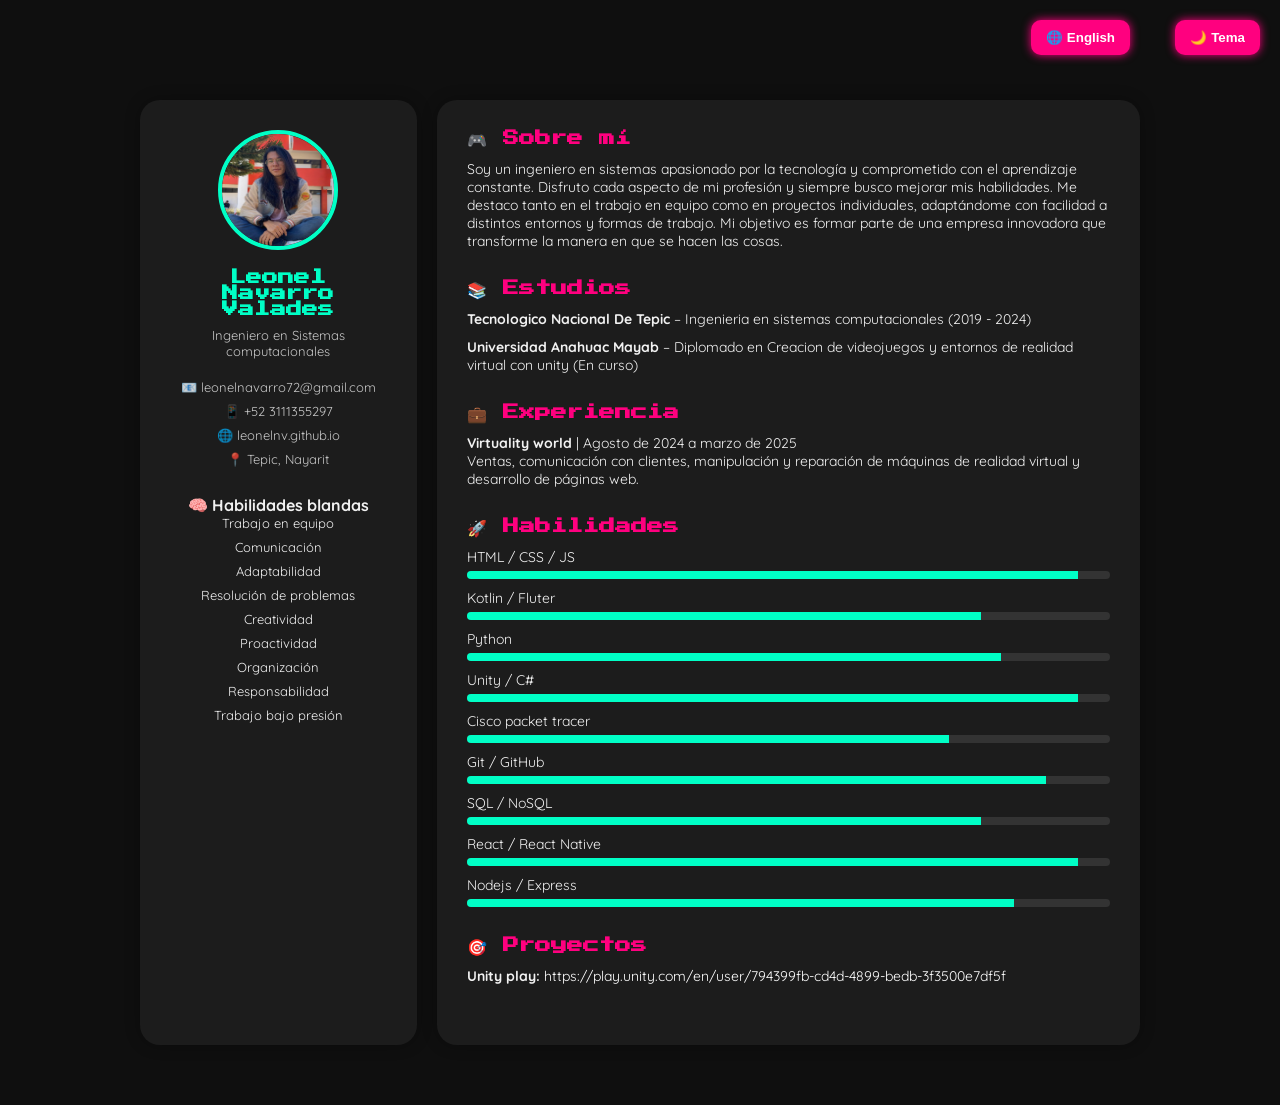
==== index.htm @ fc0a6e1b "Rename Index.htm to index.htm" ====
<!DOCTYPE html>
<html lang="es">
<head>
  <meta charset="UTF-8" />
  <meta name="viewport" content="width=device-width, initial-scale=1.0" />
  <title>Resume Leonel</title>
  <link href="https://fonts.googleapis.com/css2?family=Press+Start+2P&family=Quicksand:wght@400;600&display=swap" rel="stylesheet" />
  <link rel="stylesheet" href="Styles.css" />
  <script src="Scripts.js"></script>
</head>
<body>

  <button class="toggle-lang" onclick="toggleLang()">🌐 English</button>
  <button class="toggle-theme" onclick="toggleTheme()">🌙 Tema</button>

  <div class="container">
    <!-- Perfil lateral -->
    <div class="profile">
      <img src="rsc/foto2.jpg" alt="Foto de perfil">
      <h2>Leonel Navarro Valades</h2>
      <p id="role">Ingeniero en Sistemas computacionales</p>

      <div class="contact">
        <p>📧 leonelnavarro72@gmail.com</p>
        <p>📱 +52 3111355297</p>
        <p>🌐 leonelnv.github.io</p>
        <p>📍 Tepic, Nayarit</p>
      </div>

      <div class="soft-skills">
        <br>
        <h4>🧠 Habilidades blandas</h4>
        <ul>
          <li>Trabajo en equipo</li>
          <li>Comunicación</li>
          <li>Adaptabilidad</li>
          <li>Resolución de problemas</li>
          <li>Creatividad</li>
          <li>Proactividad</li>
          <li>Organización</li>
          <li>Responsabilidad</li>
          <li>Trabajo bajo presión</li>
        </ul>
      </div>
    </div>

    <!-- Secciones -->
    <div class="main">
      <div class="section">
        <h3 id="about-title">🎮 Sobre mí</h3>
        <p id="about-text">Soy un ingeniero en sistemas apasionado por la tecnología y comprometido con el aprendizaje constante. Disfruto cada aspecto de mi profesión y siempre busco mejorar mis habilidades.
          Me destaco tanto en el trabajo en equipo como en proyectos individuales, adaptándome con facilidad a distintos entornos y formas de trabajo.
          Mi objetivo es formar parte de una empresa innovadora que transforme la manera en que se hacen las cosas.</p>
      </div>

      <div class="section">
        <h3 id="studies-title">📚 Estudios</h3>
        <ul>
          <li id="study-1"><strong>Tecnologico Nacional De Tepic</strong> – Ingenieria en sistemas computacionales (2019 - 2024)</li>
          <li id="study-2"><strong>Universidad Anahuac Mayab</strong> – Diplomado en Creacion de videojuegos y entornos de realidad virtual con unity (En curso)</li>
        </ul>
      </div>

      <div class="section">
        <h3 id="exp-title">💼 Experiencia</h3>
        <ul>
          <li id="exp-1"><strong>Virtuality world</strong> | Agosto de 2024 a marzo de 2025<br/>Ventas, comunicación con clientes, manipulación y reparación de máquinas de realidad virtual y desarrollo de páginas web.</li>
        </ul>
      </div>

      <div class="section">
        <h3 id="skills-title">🚀 Habilidades</h3>
        <ul>
          
          <li>HTML / CSS / JS
            <div class="skill-bar"><div class="skill-bar-fill" style="width: 95%;"></div></div>
          </li>
          <li>Kotlin / Fluter
            <div class="skill-bar"><div class="skill-bar-fill" style="width: 80%;"></div></div>
          </li>
          <li>Python 
            <div class="skill-bar"><div class="skill-bar-fill" style="width: 83%;"></div></div>
          </li>
          <li>Unity / C#
            <div class="skill-bar"><div class="skill-bar-fill" style="width: 95%;"></div></div>
          </li>
          <li>Cisco packet tracer
            <div class="skill-bar"><div class="skill-bar-fill" style="width: 75%;"></div></div>
          </li>
          <li>Git / GitHub
            <div class="skill-bar"><div class="skill-bar-fill" style="width: 90%;"></div></div>
          </li>
          <li>SQL / NoSQL
            <div class="skill-bar"><div class="skill-bar-fill" style="width: 80%;"></div></div>
          </li>
          <li>React / React Native
            <div class="skill-bar"><div class="skill-bar-fill" style="width: 95%;"></div></div>
          </li>
          <li>Nodejs / Express
            <div class="skill-bar"><div class="skill-bar-fill" style="width: 85%;"></div></div>
        </ul>
      </div>

      <div class="section">
        <h3 id="projects-title">🎯 Proyectos</h3>
        <ul>
          <li id="proj-1">
            <strong>Unity play: </strong>
            <a href="https://play.unity.com/en/user/794399fb-cd4d-4899-bedb-3f3500e7df5f" target="_blank">
              https://play.unity.com/en/user/794399fb-cd4d-4899-bedb-3f3500e7df5f
            </a>
          </li>
        </ul>
      </div>
    </div>
  </div>
</body>
</html>
---- Styles.css ----
:root {
    --bg: #0f0f0f;
    --card: #1c1c1c;
    --text: #f1f1f1;
    --primary: #00ffc6;
    --accent: #ff007f;
  }

  body.light {
    --bg: #ffffff;
    --card: #f2f2f2;
    --text: #222;
    --primary: #007aff;
    --accent: #ff2e63;
  }

  * {
    box-sizing: border-box;
    margin: 0;
    padding: 0;
  }

  body {
    background-color: var(--bg);
    color: var(--text);
    font-family: 'Quicksand', sans-serif;
    padding: 20px;
    transition: all 0.3s ease;
  }

  .toggle-theme, .toggle-lang {
    position: fixed;
    top: 20px;
    background: var(--accent);
    color: #fff;
    border: none;
    padding: 10px 15px;
    border-radius: 10px;
    cursor: pointer;
    font-weight: bold;
    z-index: 999;
    box-shadow: 0 0 10px var(--accent);
  }

  .toggle-theme {
    right: 20px;
  }

  .toggle-lang {
    right: 150px;
  }

  .container {
    max-width: 1000px;
    margin: 80px auto 40px;
    display: flex;
    flex-wrap: wrap;
    gap: 20px;
  }

  .profile, .main {
    background-color: var(--card);
    border-radius: 20px;
    box-shadow: 0 0 15px rgba(0,0,0,0.3);
    padding: 30px;
  }

  .profile {
    flex: 1 1 250px;
    text-align: center;
  }

  .profile img {
    width: 120px;
    height: 120px;
    border-radius: 50%;
    border: 4px solid var(--primary);
    margin-bottom: 15px;
  }

  .profile h2 {
    font-family: 'Press Start 2P', cursive;
    font-size: 16px;
    color: var(--primary);
    margin-bottom: 10px;
  }

  .profile p {
    font-size: 13px;
    opacity: 0.8;
    margin-bottom: 20px;
  }

  .contact p {
    font-size: 13px;
    margin-bottom: 8px;
  }

  .soft-skills li {
    font-size: 13px;
    margin-bottom: 8px;
  }

  .main {
    flex: 2 1 650px;
  }

  .section {
    margin-bottom: 30px;
  }

  .section h3 {
    font-size: 16px;
    color: var(--accent);
    font-family: 'Press Start 2P', cursive;
    margin-bottom: 10px;
  }

  .section p, .section li {
    font-size: 14px;
    margin-bottom: 10px;
  }

  ul {
    list-style: none;
    padding-left: 0;
  }

  .skill-bar {
    background-color: #333;
    border-radius: 10px;
    overflow: hidden;
    height: 8px;
    margin-top: 5px;
  }

  .skill-bar-fill {
    background-color: var(--primary);
    height: 100%;
    width: 80%;
  }

  a {
    color: white; /* Cambia el color del texto del enlace a blanco */
    text-decoration: none; /* Opcional: elimina el subrayado del enlace */
  }

  a:hover {
    text-decoration: underline; /* Opcional: subraya el enlace al pasar el cursor */
  }

  @media (max-width: 768px) {
    .container {
      flex-direction: column;
    }

    .toggle-theme, .toggle-lang {
      top: 10px;
      right: 10px;
      position: static;
      margin: 10px;
    }
  }
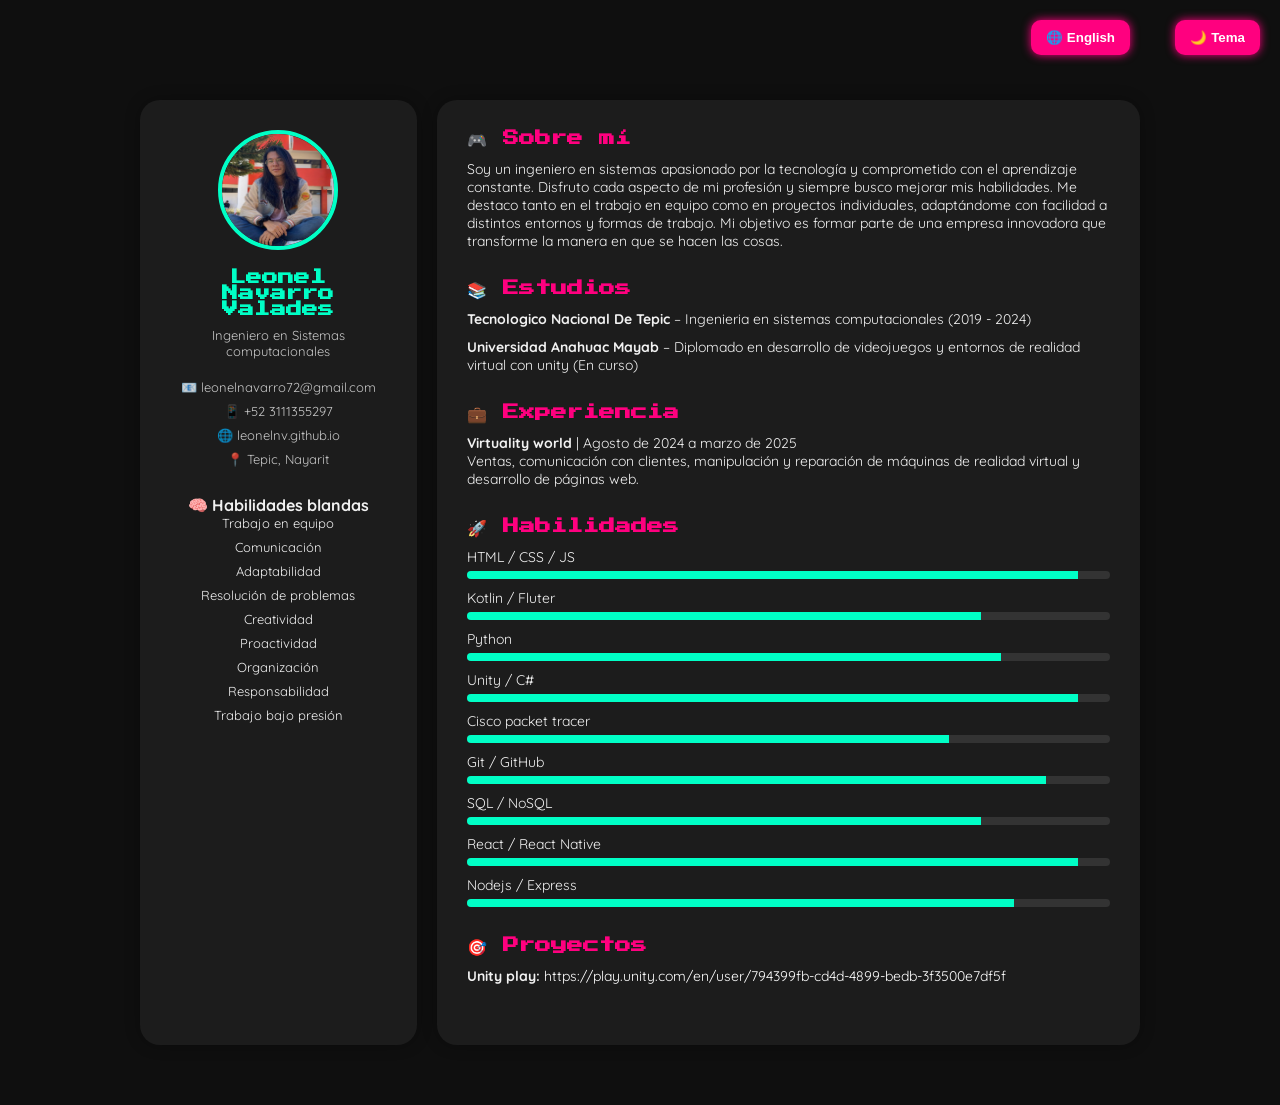
==== commit c468b8f1: "Update index.htm" ====
--- a/index.htm
+++ b/index.htm
@@ -57,7 +57,7 @@
         <h3 id="studies-title">📚 Estudios</h3>
         <ul>
           <li id="study-1"><strong>Tecnologico Nacional De Tepic</strong> – Ingenieria en sistemas computacionales (2019 - 2024)</li>
-          <li id="study-2"><strong>Universidad Anahuac Mayab</strong> – Diplomado en Creacion de videojuegos y entornos de realidad virtual con unity (En curso)</li>
+          <li id="study-2"><strong>Universidad Anahuac Mayab</strong> – Diplomado en desarrollo de videojuegos y entornos de realidad virtual con unity (En curso)</li>
         </ul>
       </div>
 
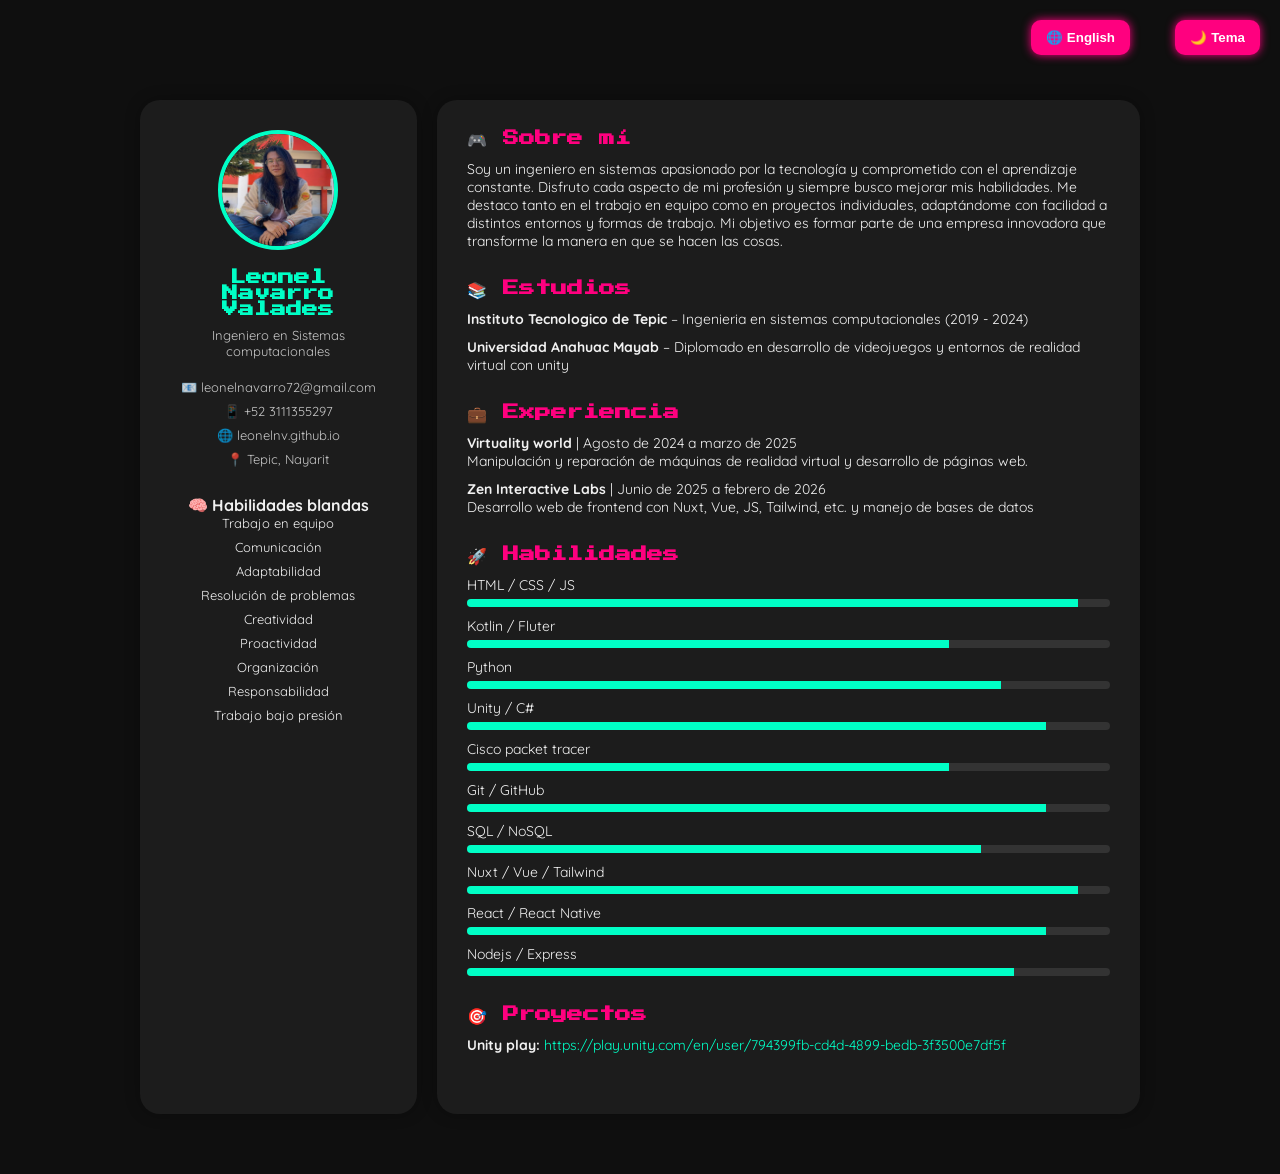
==== commit 2c0511b2: "actualizacion ahora si" ====
--- a/index.htm
+++ b/index.htm
@@ -56,15 +56,16 @@
       <div class="section">
         <h3 id="studies-title">📚 Estudios</h3>
         <ul>
-          <li id="study-1"><strong>Tecnologico Nacional De Tepic</strong> – Ingenieria en sistemas computacionales (2019 - 2024)</li>
-          <li id="study-2"><strong>Universidad Anahuac Mayab</strong> – Diplomado en desarrollo de videojuegos y entornos de realidad virtual con unity (En curso)</li>
+          <li id="study-1"><strong>Instituto Tecnologico de Tepic</strong> – Ingenieria en sistemas computacionales (2019 - 2024)</li>
+          <li id="study-2"><strong>Universidad Anahuac Mayab</strong> – Diplomado en desarrollo de videojuegos y entornos de realidad virtual con unity</li>
         </ul>
       </div>
 
       <div class="section">
         <h3 id="exp-title">💼 Experiencia</h3>
         <ul>
-          <li id="exp-1"><strong>Virtuality world</strong> | Agosto de 2024 a marzo de 2025<br/>Ventas, comunicación con clientes, manipulación y reparación de máquinas de realidad virtual y desarrollo de páginas web.</li>
+          <li id="exp-1"><strong>Virtuality world</strong> | Agosto de 2024 a marzo de 2025<br/>Manipulación y reparación de máquinas de realidad virtual y desarrollo de páginas web.</li>
+          <li id="exp-2"><strong>Zen Interactive Labs</strong> | Junio de 2025 a febrero de 2026<br/>Desarrollo web de frontend con Nuxt, Vue, JS, Tailwind, etc. y manejo de bases de datos</li>
         </ul>
       </div>
 
@@ -76,13 +77,13 @@
             <div class="skill-bar"><div class="skill-bar-fill" style="width: 95%;"></div></div>
           </li>
           <li>Kotlin / Fluter
-            <div class="skill-bar"><div class="skill-bar-fill" style="width: 80%;"></div></div>
+            <div class="skill-bar"><div class="skill-bar-fill" style="width: 75%;"></div></div>
           </li>
           <li>Python 
             <div class="skill-bar"><div class="skill-bar-fill" style="width: 83%;"></div></div>
           </li>
           <li>Unity / C#
-            <div class="skill-bar"><div class="skill-bar-fill" style="width: 95%;"></div></div>
+            <div class="skill-bar"><div class="skill-bar-fill" style="width: 90%;"></div></div>
           </li>
           <li>Cisco packet tracer
             <div class="skill-bar"><div class="skill-bar-fill" style="width: 75%;"></div></div>
@@ -93,8 +94,11 @@
           <li>SQL / NoSQL
             <div class="skill-bar"><div class="skill-bar-fill" style="width: 80%;"></div></div>
           </li>
+          <li>Nuxt / Vue / Tailwind
+            <div class="skill-bar"><div class="skill-bar-fill" style="width: 95%;"></div></div>
+          </li>
           <li>React / React Native
-            <div class="skill-bar"><div class="skill-bar-fill" style="width: 95%;"></div></div>
+            <div class="skill-bar"><div class="skill-bar-fill" style="width: 90%;"></div></div>
           </li>
           <li>Nodejs / Express
             <div class="skill-bar"><div class="skill-bar-fill" style="width: 85%;"></div></div>
--- a/Styles.css
+++ b/Styles.css
@@ -141,12 +141,12 @@
   }
 
   a {
-    color: white; /* Cambia el color del texto del enlace a blanco */
-    text-decoration: none; /* Opcional: elimina el subrayado del enlace */
+    color: var(--primary);
+    text-decoration: none;
   }
 
   a:hover {
-    text-decoration: underline; /* Opcional: subraya el enlace al pasar el cursor */
+    text-decoration: underline;
   }
 
   @media (max-width: 768px) {
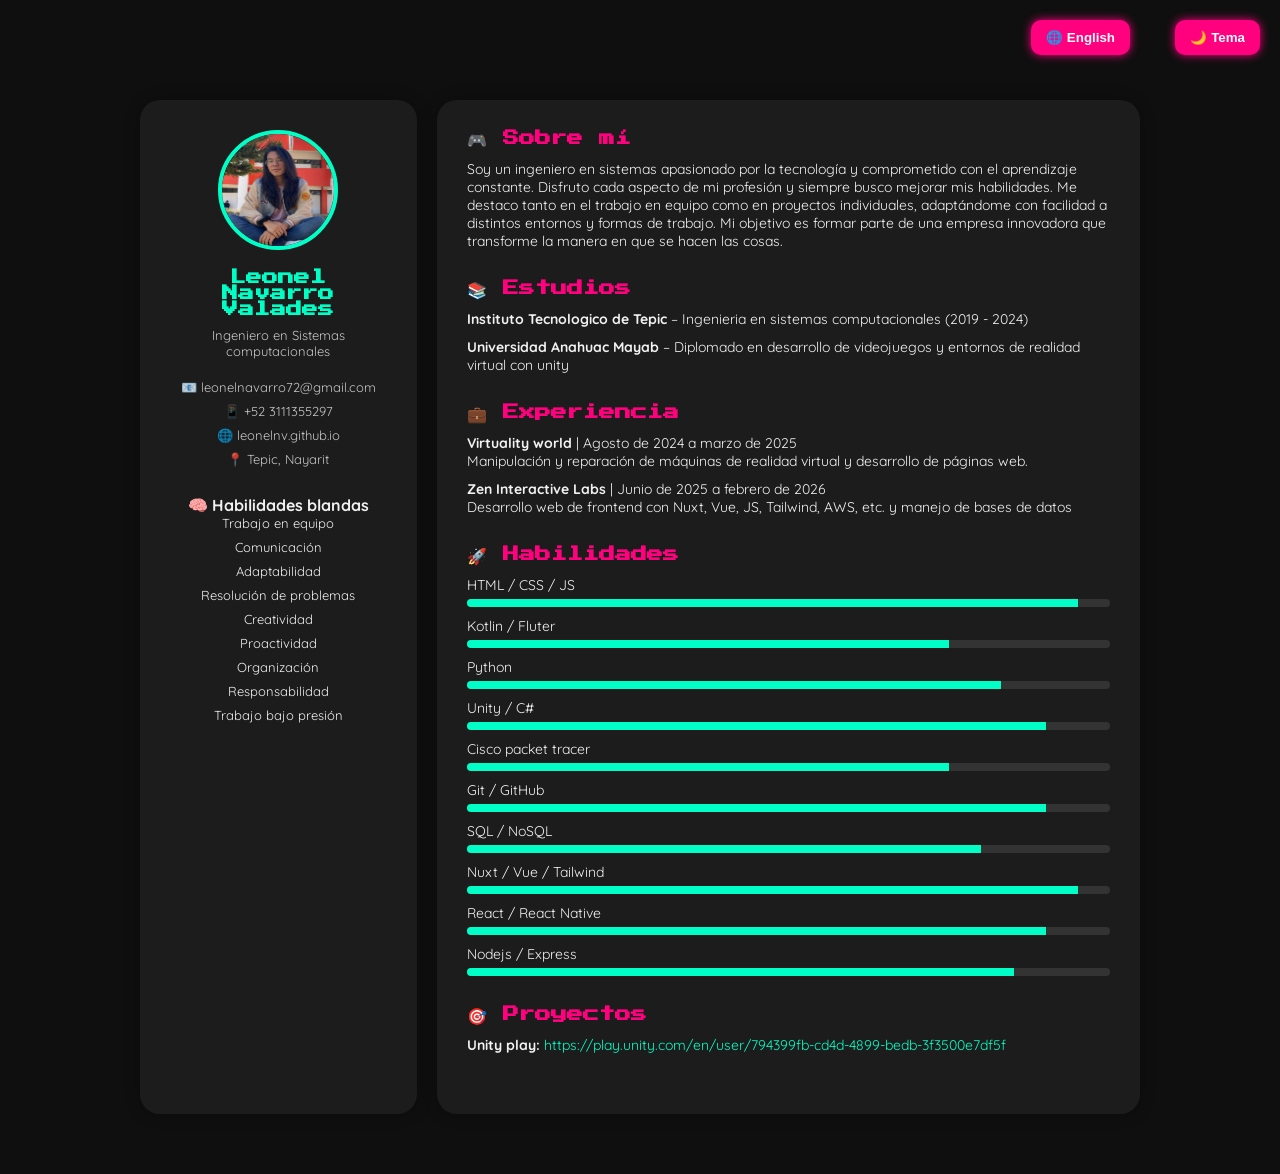
==== commit 1bd9fa3e: "Act aws" ====
--- a/index.htm
+++ b/index.htm
@@ -65,7 +65,7 @@
         <h3 id="exp-title">💼 Experiencia</h3>
         <ul>
           <li id="exp-1"><strong>Virtuality world</strong> | Agosto de 2024 a marzo de 2025<br/>Manipulación y reparación de máquinas de realidad virtual y desarrollo de páginas web.</li>
-          <li id="exp-2"><strong>Zen Interactive Labs</strong> | Junio de 2025 a febrero de 2026<br/>Desarrollo web de frontend con Nuxt, Vue, JS, Tailwind, etc. y manejo de bases de datos</li>
+          <li id="exp-2"><strong>Zen Interactive Labs</strong> | Junio de 2025 a febrero de 2026<br/>Desarrollo web de frontend con Nuxt, Vue, JS, Tailwind, AWS, etc. y manejo de bases de datos</li>
         </ul>
       </div>
 
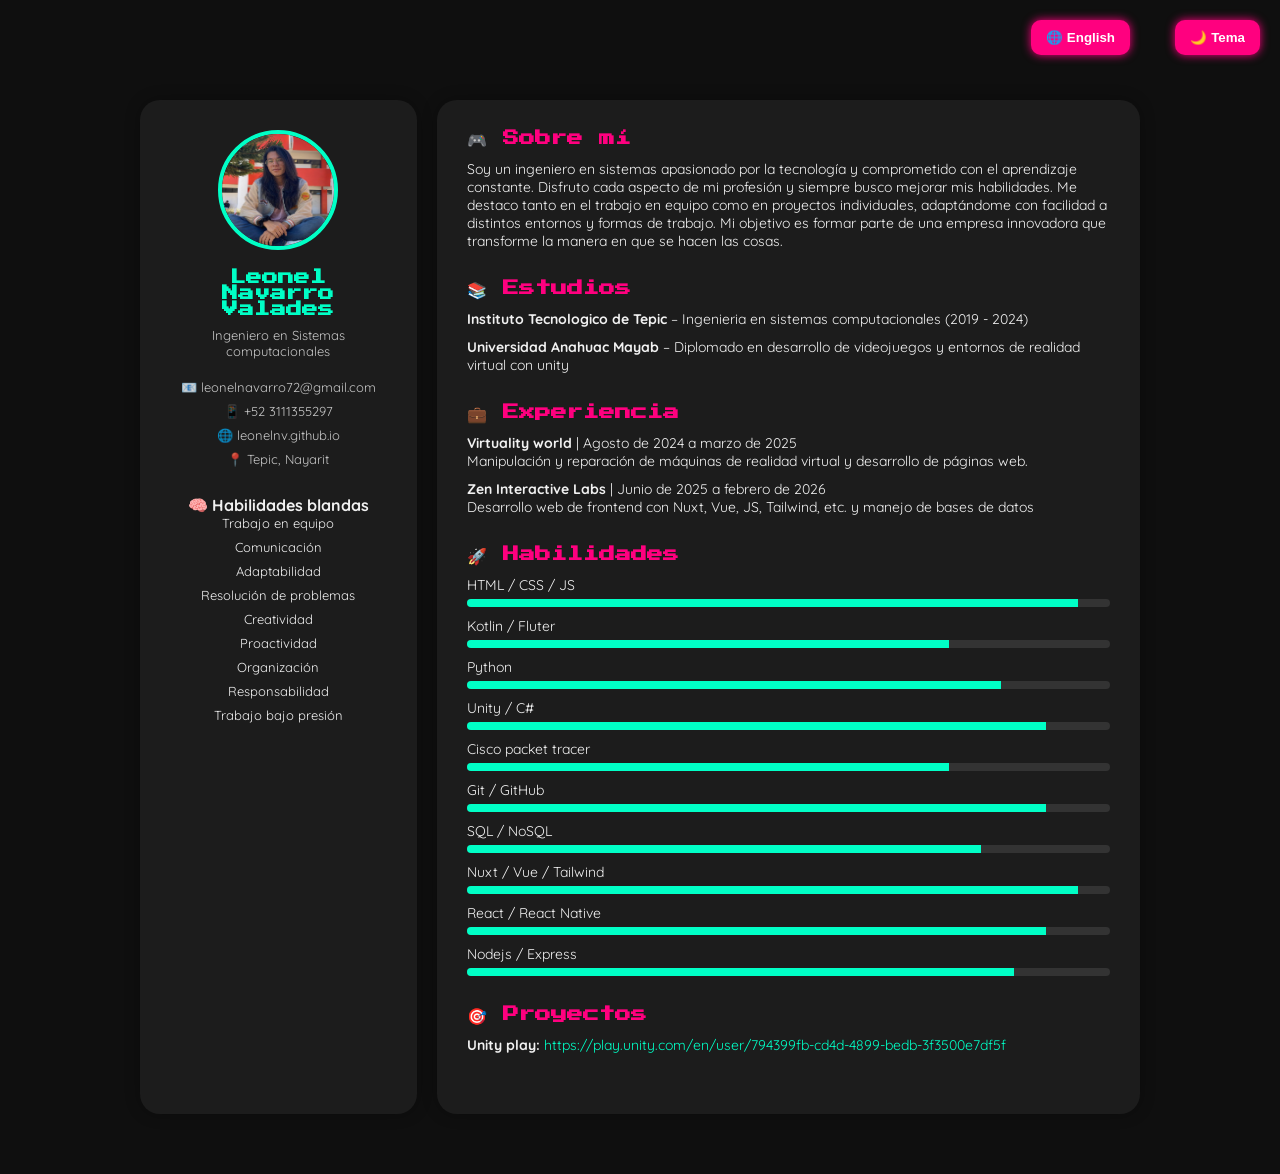
==== commit 4dc37751: "revertir aws" ====
--- a/index.htm
+++ b/index.htm
@@ -65,7 +65,7 @@
         <h3 id="exp-title">💼 Experiencia</h3>
         <ul>
           <li id="exp-1"><strong>Virtuality world</strong> | Agosto de 2024 a marzo de 2025<br/>Manipulación y reparación de máquinas de realidad virtual y desarrollo de páginas web.</li>
-          <li id="exp-2"><strong>Zen Interactive Labs</strong> | Junio de 2025 a febrero de 2026<br/>Desarrollo web de frontend con Nuxt, Vue, JS, Tailwind, AWS, etc. y manejo de bases de datos</li>
+          <li id="exp-2"><strong>Zen Interactive Labs</strong> | Junio de 2025 a febrero de 2026<br/>Desarrollo web de frontend con Nuxt, Vue, JS, Tailwind, etc. y manejo de bases de datos</li>
         </ul>
       </div>
 
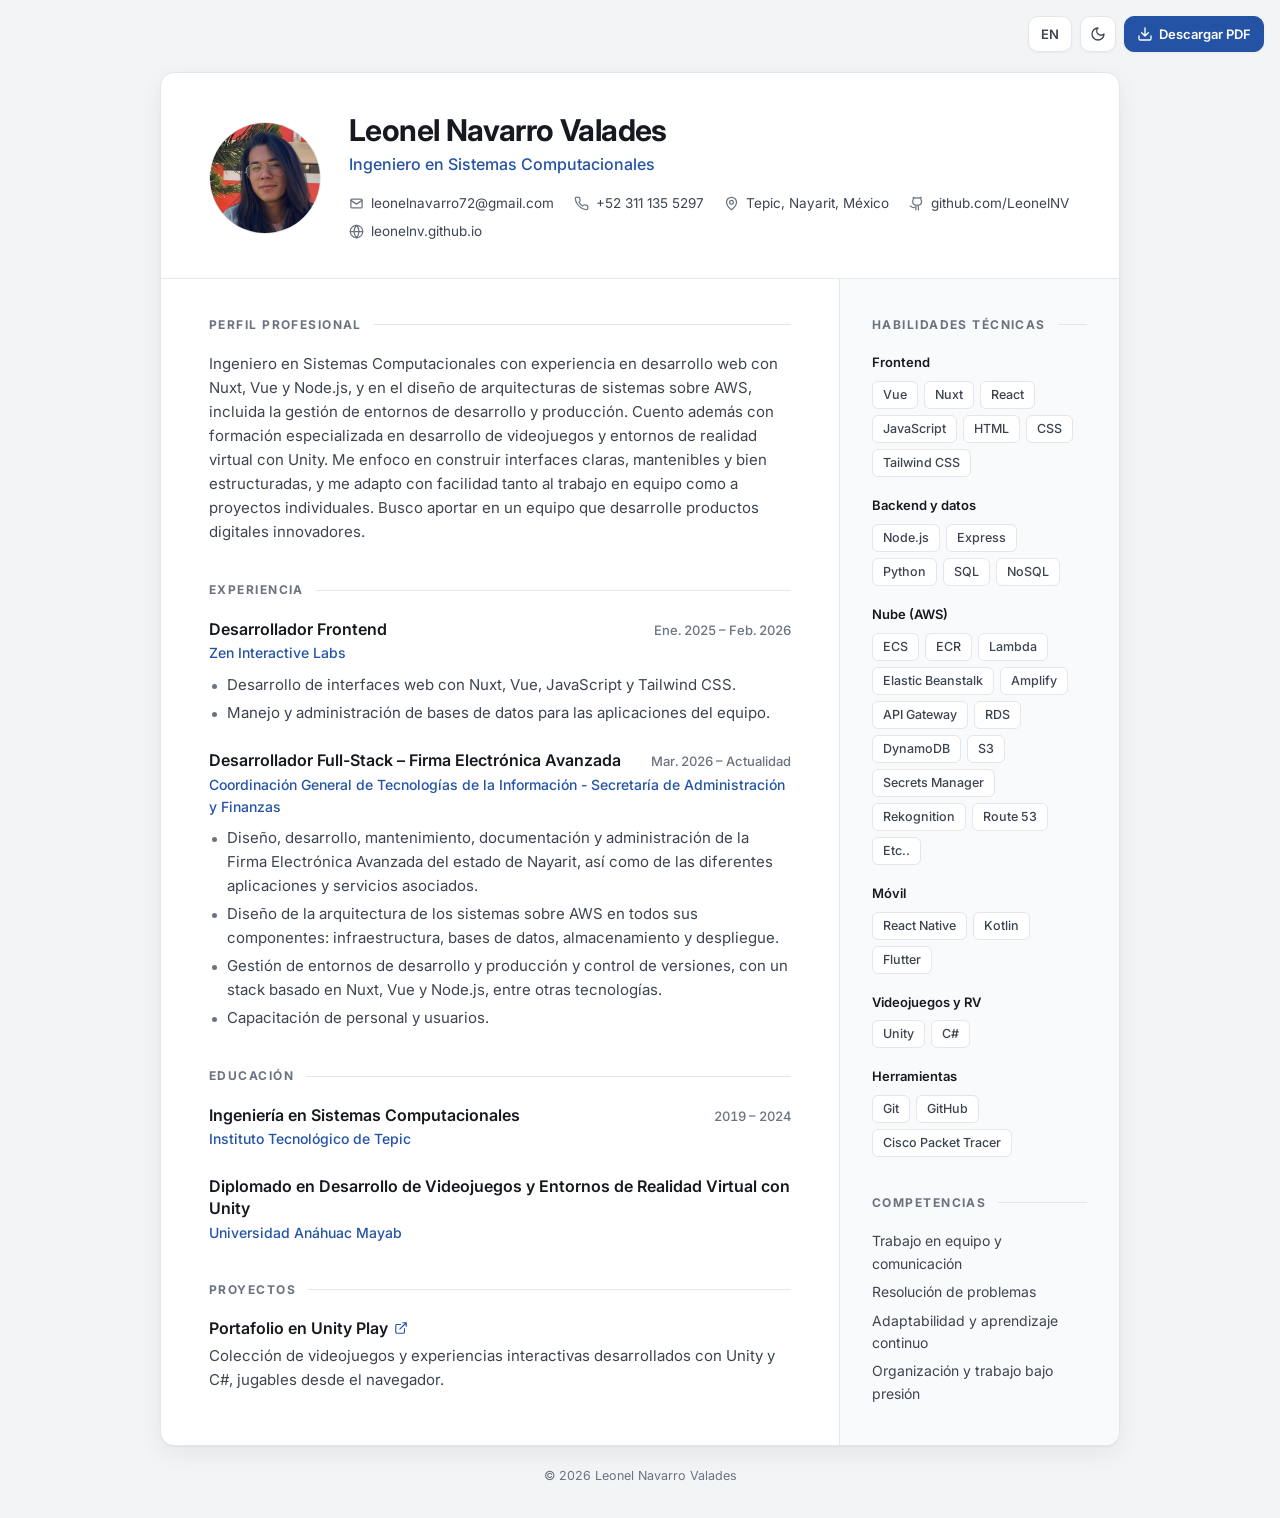
==== commit 66127c05: "Refactor resume layout and styles; update theme handling and improve accessibility - Updated CSS var" ====
--- a/index.htm
+++ b/index.htm
@@ -3,120 +3,218 @@
 <head>
   <meta charset="UTF-8" />
   <meta name="viewport" content="width=device-width, initial-scale=1.0" />
-  <title>Resume Leonel</title>
-  <link href="https://fonts.googleapis.com/css2?family=Press+Start+2P&family=Quicksand:wght@400;600&display=swap" rel="stylesheet" />
+  <title>Leonel Navarro Valades — Ingeniero en Sistemas Computacionales</title>
+  <meta name="description" content="Currículum de Leonel Navarro Valades, Ingeniero en Sistemas Computacionales. Desarrollo web frontend (Vue, Nuxt, React) y desarrollo con Unity." />
+  <meta name="author" content="Leonel Navarro Valades" />
+  <meta property="og:type" content="profile" />
+  <meta property="og:title" content="Leonel Navarro Valades — Ingeniero en Sistemas Computacionales" />
+  <meta property="og:description" content="Desarrollo web frontend (Vue, Nuxt, React) y desarrollo de videojuegos y realidad virtual con Unity." />
+  <meta property="og:url" content="https://leonelnv.github.io/" />
+  <meta property="og:image" content="https://leonelnv.github.io/rsc/retrato.jpg" />
+  <link rel="icon" href="data:image/svg+xml,%3Csvg xmlns='http://www.w3.org/2000/svg' viewBox='0 0 64 64'%3E%3Crect width='64' height='64' rx='14' fill='%232453a6'/%3E%3Ctext x='32' y='42' font-family='Arial,sans-serif' font-size='26' font-weight='700' fill='white' text-anchor='middle'%3ELN%3C/text%3E%3C/svg%3E" />
+
+  <!-- Aplica tema e idioma guardados antes de pintar, para evitar parpadeo -->
+  <script>
+    (function () {
+      try {
+        var t = localStorage.getItem("theme");
+        if (t === "light" || t === "dark") document.documentElement.setAttribute("data-theme", t);
+      } catch (e) {}
+    })();
+  </script>
+
+  <link rel="preconnect" href="https://fonts.googleapis.com" />
+  <link rel="preconnect" href="https://fonts.gstatic.com" crossorigin />
+  <link href="https://fonts.googleapis.com/css2?family=Inter:wght@400;500;600;700&display=swap" rel="stylesheet" />
   <link rel="stylesheet" href="Styles.css" />
-  <script src="Scripts.js"></script>
+  <script src="Scripts.js" defer></script>
 </head>
 <body>
 
-  <button class="toggle-lang" onclick="toggleLang()">🌐 English</button>
-  <button class="toggle-theme" onclick="toggleTheme()">🌙 Tema</button>
-
-  <div class="container">
-    <!-- Perfil lateral -->
-    <div class="profile">
-      <img src="rsc/foto2.jpg" alt="Foto de perfil">
-      <h2>Leonel Navarro Valades</h2>
-      <p id="role">Ingeniero en Sistemas computacionales</p>
-
-      <div class="contact">
-        <p>📧 leonelnavarro72@gmail.com</p>
-        <p>📱 +52 3111355297</p>
-        <p>🌐 leonelnv.github.io</p>
-        <p>📍 Tepic, Nayarit</p>
-      </div>
-
-      <div class="soft-skills">
-        <br>
-        <h4>🧠 Habilidades blandas</h4>
-        <ul>
-          <li>Trabajo en equipo</li>
-          <li>Comunicación</li>
-          <li>Adaptabilidad</li>
-          <li>Resolución de problemas</li>
-          <li>Creatividad</li>
-          <li>Proactividad</li>
-          <li>Organización</li>
-          <li>Responsabilidad</li>
-          <li>Trabajo bajo presión</li>
+  <!-- Iconos -->
+  <svg width="0" height="0" style="position:absolute" aria-hidden="true">
+    <symbol id="i-mail" viewBox="0 0 24 24"><rect x="3" y="5" width="18" height="14" rx="2"/><path d="m3 7 9 6 9-6"/></symbol>
+    <symbol id="i-phone" viewBox="0 0 24 24"><path d="M22 16.9v3a2 2 0 0 1-2.2 2 19.8 19.8 0 0 1-8.6-3.1 19.5 19.5 0 0 1-6-6A19.8 19.8 0 0 1 2.1 4.2 2 2 0 0 1 4.1 2h3a2 2 0 0 1 2 1.7c.1.9.4 1.9.7 2.8a2 2 0 0 1-.5 2.1L8 9.9a16 16 0 0 0 6 6l1.3-1.3a2 2 0 0 1 2.1-.4c.9.3 1.8.6 2.8.7a2 2 0 0 1 1.7 2Z"/></symbol>
+    <symbol id="i-pin" viewBox="0 0 24 24"><path d="M20 10c0 6-8 12-8 12S4 16 4 10a8 8 0 0 1 16 0Z"/><circle cx="12" cy="10" r="3"/></symbol>
+    <symbol id="i-globe" viewBox="0 0 24 24"><circle cx="12" cy="12" r="10"/><path d="M2 12h20M12 2a15.3 15.3 0 0 1 4 10 15.3 15.3 0 0 1-4 10 15.3 15.3 0 0 1-4-10 15.3 15.3 0 0 1 4-10Z"/></symbol>
+    <symbol id="i-github" viewBox="0 0 24 24"><path d="M15 22v-4a4.8 4.8 0 0 0-1-3.5c3 0 6-2 6-5.5.1-1.3-.3-2.5-1-3.5.3-1.1.3-2.4 0-3.5 0 0-1 0-3 1.5a10.4 10.4 0 0 0-6 0C8 2 7 2 7 2c-.3 1.1-.3 2.4 0 3.5A5.4 5.4 0 0 0 6 9c0 3.5 3 5.5 6 5.5-.4.5-.7 1-.8 1.6-.2.6-.3 1.2-.2 1.9v4"/><path d="M9 18c-4.5 2-5-2-7-2"/></symbol>
+    <symbol id="i-external" viewBox="0 0 24 24"><path d="M15 3h6v6M10 14 21 3M18 13v6a2 2 0 0 1-2 2H5a2 2 0 0 1-2-2V8a2 2 0 0 1 2-2h6"/></symbol>
+    <symbol id="i-download" viewBox="0 0 24 24"><path d="M21 15v4a2 2 0 0 1-2 2H5a2 2 0 0 1-2-2v-4M7 10l5 5 5-5M12 15V3"/></symbol>
+    <symbol id="i-sun" viewBox="0 0 24 24"><circle cx="12" cy="12" r="4"/><path d="M12 2v2M12 20v2M4.9 4.9l1.4 1.4M17.7 17.7l1.4 1.4M2 12h2M20 12h2M4.9 19.1l1.4-1.4M17.7 6.3l1.4-1.4"/></symbol>
+    <symbol id="i-moon" viewBox="0 0 24 24"><path d="M12 3a6 6 0 0 0 9 9 9 9 0 1 1-9-9Z"/></symbol>
+  </svg>
+
+  <nav class="toolbar" aria-label="Opciones">
+    <button type="button" class="tb-btn" id="lang-toggle" aria-label="Switch to English">EN</button>
+    <button type="button" class="tb-btn tb-icon" id="theme-toggle" aria-label="Cambiar tema">
+      <svg class="icon icon-moon"><use href="#i-moon"/></svg>
+      <svg class="icon icon-sun"><use href="#i-sun"/></svg>
+    </button>
+    <button type="button" class="tb-btn tb-primary" id="print-btn">
+      <svg class="icon"><use href="#i-download"/></svg>
+      <span data-i18n="download">Descargar PDF</span>
+    </button>
+  </nav>
+
+  <main class="cv">
+
+    <header class="cv-header">
+      <img class="avatar" src="rsc/retrato.jpg" alt="Leonel Navarro Valades" width="112" height="112" />
+      <div class="identity">
+        <h1>Leonel Navarro Valades</h1>
+        <p class="role" data-i18n="role">Ingeniero en Sistemas Computacionales</p>
+        <ul class="contact">
+          <li><svg class="icon"><use href="#i-mail"/></svg><a href="mailto:leonelnavarro72@gmail.com">leonelnavarro72@gmail.com</a></li>
+          <li><svg class="icon"><use href="#i-phone"/></svg><a href="tel:+523111355297">+52 311 135 5297</a></li>
+          <li><svg class="icon"><use href="#i-pin"/></svg><span>Tepic, Nayarit, México</span></li>
+          <li><svg class="icon"><use href="#i-github"/></svg><a href="https://github.com/LeonelNV" target="_blank" rel="noopener">github.com/LeonelNV</a></li>
+          <li><svg class="icon"><use href="#i-globe"/></svg><a href="https://leonelnv.github.io" target="_blank" rel="noopener">leonelnv.github.io</a></li>
         </ul>
       </div>
+    </header>
+
+    <div class="cv-body">
+
+      <div class="cv-main">
+
+        <section class="section" aria-labelledby="h-profile">
+          <h2 id="h-profile" data-i18n="h.profile">Perfil profesional</h2>
+          <p class="summary" data-i18n="summary">Ingeniero en Sistemas Computacionales con experiencia en desarrollo web con Nuxt, Vue y Node.js, y en el diseño de arquitecturas de sistemas sobre AWS, incluida la gestión de entornos de desarrollo y producción. Cuento además con formación especializada en desarrollo de videojuegos y entornos de realidad virtual con Unity. Me enfoco en construir interfaces claras, mantenibles y bien estructuradas, y me adapto con facilidad tanto al trabajo en equipo como a proyectos individuales. Busco aportar en un equipo que desarrolle productos digitales innovadores.</p>
+        </section>
+
+        <section class="section" aria-labelledby="h-exp">
+          <h2 id="h-exp" data-i18n="h.experience">Experiencia</h2>
+
+          <article class="entry">
+            <div class="entry-head">
+              <h3 data-i18n="exp2.title">Desarrollador Frontend</h3>
+              <span class="dates" data-i18n="exp2.dates">Ene. 2025 – Feb. 2026</span>
+            </div>
+            <p class="org">Zen Interactive Labs</p>
+            <ul class="bullets">
+              <li data-i18n="exp2.b1">Desarrollo de interfaces web con Nuxt, Vue, JavaScript y Tailwind CSS.</li>
+              <li data-i18n="exp2.b2">Manejo y administración de bases de datos para las aplicaciones del equipo.</li>
+            </ul>
+          </article>
+
+          <article class="entry">
+            <div class="entry-head">
+              <h3 data-i18n="exp1.title">Desarrollador Full-Stack – Firma Electrónica Avanzada</h3>
+              <span class="dates" data-i18n="exp1.dates">Mar. 2026 – Actualidad</span>
+            </div>
+            <p class="org">Coordinación General de Tecnologías de la Información - Secretaría de Administración y Finanzas</p>
+            <ul class="bullets">
+              <li data-i18n="exp1.b1">Diseño, desarrollo, mantenimiento, documentación y administración de la Firma Electrónica Avanzada del estado de Nayarit, así como de las diferentes aplicaciones y servicios asociados.</li>
+              <li data-i18n="exp1.b2">Diseño de la arquitectura de los sistemas sobre AWS en todos sus componentes: infraestructura, bases de datos, almacenamiento y despliegue.</li>
+              <li data-i18n="exp1.b3">Gestión de entornos de desarrollo y producción y control de versiones, con un stack basado en Nuxt, Vue y Node.js, entre otras tecnologías.</li>
+              <li data-i18n="exp1.b4">Capacitación de personal y usuarios.</li>
+            </ul>
+          </article>
+        </section>
+
+        <section class="section" aria-labelledby="h-edu">
+          <h2 id="h-edu" data-i18n="h.education">Educación</h2>
+
+          <article class="entry">
+            <div class="entry-head">
+              <h3 data-i18n="edu1.title">Ingeniería en Sistemas Computacionales</h3>
+              <span class="dates">2019 – 2024</span>
+            </div>
+            <p class="org" data-i18n="edu1.org">Instituto Tecnológico de Tepic</p>
+          </article>
+
+          <article class="entry">
+            <div class="entry-head">
+              <h3 data-i18n="edu2.title">Diplomado en Desarrollo de Videojuegos y Entornos de Realidad Virtual con Unity</h3>
+            </div>
+            <p class="org" data-i18n="edu2.org">Universidad Anáhuac Mayab</p>
+          </article>
+        </section>
+
+        <section class="section" aria-labelledby="h-proj">
+          <h2 id="h-proj" data-i18n="h.projects">Proyectos</h2>
+
+          <article class="entry">
+            <div class="entry-head">
+              <h3>
+                <a class="ext" href="https://play.unity.com/en/user/794399fb-cd4d-4899-bedb-3f3500e7df5f" target="_blank" rel="noopener">
+                  <span data-i18n="proj1.title">Portafolio en Unity Play</span>
+                  <svg class="icon"><use href="#i-external"/></svg>
+                </a>
+              </h3>
+            </div>
+            <p class="desc" data-i18n="proj1.desc">Colección de videojuegos y experiencias interactivas desarrollados con Unity y C#, jugables desde el navegador.</p>
+          </article>
+        </section>
+
+      </div>
+
+      <aside class="cv-side">
+
+        <section class="section" aria-labelledby="h-skills">
+          <h2 id="h-skills" data-i18n="h.skills">Habilidades técnicas</h2>
+
+          <div class="skill-group">
+            <h3>Frontend</h3>
+            <ul class="tags">
+              <li>Vue</li><li>Nuxt</li><li>React</li><li>JavaScript</li><li>HTML</li><li>CSS</li><li>Tailwind CSS</li>
+            </ul>
+          </div>
+
+          <div class="skill-group">
+            <h3 data-i18n="sk.backend">Backend y datos</h3>
+            <ul class="tags">
+              <li>Node.js</li><li>Express</li><li>Python</li><li>SQL</li><li>NoSQL</li>
+            </ul>
+          </div>
+
+          <div class="skill-group">
+            <h3 data-i18n="sk.cloud">Nube (AWS)</h3>
+            <ul class="tags">
+              <li>ECS</li><li>ECR</li><li>Lambda</li><li>Elastic Beanstalk</li><li>Amplify</li><li>API Gateway</li><li>RDS</li><li>DynamoDB</li><li>S3</li><li>Secrets Manager</li><li>Rekognition</li><li>Route 53</li><li>Etc..</li>
+            </ul>
+          </div>
+
+          <div class="skill-group">
+            <h3 data-i18n="sk.mobile">Móvil</h3>
+            <ul class="tags">
+              <li>React Native</li><li>Kotlin</li><li>Flutter</li>
+            </ul>
+          </div>
+
+          <div class="skill-group">
+            <h3 data-i18n="sk.games">Videojuegos y RV</h3>
+            <ul class="tags">
+              <li>Unity</li><li>C#</li>
+            </ul>
+          </div>
+
+          <div class="skill-group">
+            <h3 data-i18n="sk.tools">Herramientas</h3>
+            <ul class="tags">
+              <li>Git</li><li>GitHub</li><li>Cisco Packet Tracer</li>
+            </ul>
+          </div>
+        </section>
+
+        <section class="section" aria-labelledby="h-soft">
+          <h2 id="h-soft" data-i18n="h.soft">Competencias</h2>
+          <ul class="plain">
+            <li data-i18n="soft.1">Trabajo en equipo y comunicación</li>
+            <li data-i18n="soft.2">Resolución de problemas</li>
+            <li data-i18n="soft.3">Adaptabilidad y aprendizaje continuo</li>
+            <li data-i18n="soft.4">Organización y trabajo bajo presión</li>
+          </ul>
+        </section>
+
+      </aside>
+
     </div>
-
-    <!-- Secciones -->
-    <div class="main">
-      <div class="section">
-        <h3 id="about-title">🎮 Sobre mí</h3>
-        <p id="about-text">Soy un ingeniero en sistemas apasionado por la tecnología y comprometido con el aprendizaje constante. Disfruto cada aspecto de mi profesión y siempre busco mejorar mis habilidades.
-          Me destaco tanto en el trabajo en equipo como en proyectos individuales, adaptándome con facilidad a distintos entornos y formas de trabajo.
-          Mi objetivo es formar parte de una empresa innovadora que transforme la manera en que se hacen las cosas.</p>
-      </div>
-
-      <div class="section">
-        <h3 id="studies-title">📚 Estudios</h3>
-        <ul>
-          <li id="study-1"><strong>Instituto Tecnologico de Tepic</strong> – Ingenieria en sistemas computacionales (2019 - 2024)</li>
-          <li id="study-2"><strong>Universidad Anahuac Mayab</strong> – Diplomado en desarrollo de videojuegos y entornos de realidad virtual con unity</li>
-        </ul>
-      </div>
-
-      <div class="section">
-        <h3 id="exp-title">💼 Experiencia</h3>
-        <ul>
-          <li id="exp-1"><strong>Virtuality world</strong> | Agosto de 2024 a marzo de 2025<br/>Manipulación y reparación de máquinas de realidad virtual y desarrollo de páginas web.</li>
-          <li id="exp-2"><strong>Zen Interactive Labs</strong> | Junio de 2025 a febrero de 2026<br/>Desarrollo web de frontend con Nuxt, Vue, JS, Tailwind, etc. y manejo de bases de datos</li>
-        </ul>
-      </div>
-
-      <div class="section">
-        <h3 id="skills-title">🚀 Habilidades</h3>
-        <ul>
-          
-          <li>HTML / CSS / JS
-            <div class="skill-bar"><div class="skill-bar-fill" style="width: 95%;"></div></div>
-          </li>
-          <li>Kotlin / Fluter
-            <div class="skill-bar"><div class="skill-bar-fill" style="width: 75%;"></div></div>
-          </li>
-          <li>Python 
-            <div class="skill-bar"><div class="skill-bar-fill" style="width: 83%;"></div></div>
-          </li>
-          <li>Unity / C#
-            <div class="skill-bar"><div class="skill-bar-fill" style="width: 90%;"></div></div>
-          </li>
-          <li>Cisco packet tracer
-            <div class="skill-bar"><div class="skill-bar-fill" style="width: 75%;"></div></div>
-          </li>
-          <li>Git / GitHub
-            <div class="skill-bar"><div class="skill-bar-fill" style="width: 90%;"></div></div>
-          </li>
-          <li>SQL / NoSQL
-            <div class="skill-bar"><div class="skill-bar-fill" style="width: 80%;"></div></div>
-          </li>
-          <li>Nuxt / Vue / Tailwind
-            <div class="skill-bar"><div class="skill-bar-fill" style="width: 95%;"></div></div>
-          </li>
-          <li>React / React Native
-            <div class="skill-bar"><div class="skill-bar-fill" style="width: 90%;"></div></div>
-          </li>
-          <li>Nodejs / Express
-            <div class="skill-bar"><div class="skill-bar-fill" style="width: 85%;"></div></div>
-        </ul>
-      </div>
-
-      <div class="section">
-        <h3 id="projects-title">🎯 Proyectos</h3>
-        <ul>
-          <li id="proj-1">
-            <strong>Unity play: </strong>
-            <a href="https://play.unity.com/en/user/794399fb-cd4d-4899-bedb-3f3500e7df5f" target="_blank">
-              https://play.unity.com/en/user/794399fb-cd4d-4899-bedb-3f3500e7df5f
-            </a>
-          </li>
-        </ul>
-      </div>
-    </div>
-  </div>
+  </main>
+
+  <footer class="page-footer">
+    <span>© <span id="year">2026</span> Leonel Navarro Valades</span>
+  </footer>
+
 </body>
 </html>
--- a/Styles.css
+++ b/Styles.css
@@ -1,163 +1,573 @@
+/* ==========================================================================
+   Tokens
+   ========================================================================== */
+
 :root {
-    --bg: #0f0f0f;
-    --card: #1c1c1c;
-    --text: #f1f1f1;
-    --primary: #00ffc6;
-    --accent: #ff007f;
-  }
-
-  body.light {
-    --bg: #ffffff;
-    --card: #f2f2f2;
-    --text: #222;
-    --primary: #007aff;
-    --accent: #ff2e63;
-  }
-
-  * {
-    box-sizing: border-box;
-    margin: 0;
+  --bg: #f3f4f6;
+  --paper: #ffffff;
+  --text: #16191f;
+  --text-2: #3d4450;
+  --muted: #6b7380;
+  --border: #e3e6ea;
+  --accent: #2453a6;
+  --accent-soft: #eaf0fa;
+  --tag-bg: #f4f5f7;
+  --shadow: 0 1px 2px rgba(16, 24, 40, .04), 0 8px 24px rgba(16, 24, 40, .06);
+
+  --radius: 14px;
+  --font: "Inter", system-ui, -apple-system, "Segoe UI", Roboto, sans-serif;
+  color-scheme: light;
+}
+
+@media (prefers-color-scheme: dark) {
+  :root:not([data-theme="light"]) {
+    --bg: #0d1015;
+    --paper: #151a21;
+    --text: #e8ebef;
+    --text-2: #c3c9d2;
+    --muted: #8d96a3;
+    --border: #262d37;
+    --accent: #84a9ec;
+    --accent-soft: #1b2638;
+    --tag-bg: #1c222b;
+    --shadow: 0 1px 2px rgba(0, 0, 0, .3), 0 8px 24px rgba(0, 0, 0, .25);
+    color-scheme: dark;
+  }
+}
+
+:root[data-theme="dark"] {
+  --bg: #0d1015;
+  --paper: #151a21;
+  --text: #e8ebef;
+  --text-2: #c3c9d2;
+  --muted: #8d96a3;
+  --border: #262d37;
+  --accent: #84a9ec;
+  --accent-soft: #1b2638;
+  --tag-bg: #1c222b;
+  --shadow: 0 1px 2px rgba(0, 0, 0, .3), 0 8px 24px rgba(0, 0, 0, .25);
+  color-scheme: dark;
+}
+
+/* ==========================================================================
+   Base
+   ========================================================================== */
+
+*,
+*::before,
+*::after {
+  box-sizing: border-box;
+}
+
+body {
+  margin: 0;
+  background: var(--bg);
+  color: var(--text);
+  font-family: var(--font);
+  font-size: 15px;
+  line-height: 1.6;
+  -webkit-font-smoothing: antialiased;
+  padding: 72px 16px 32px;
+}
+
+h1, h2, h3, p, ul {
+  margin: 0;
+}
+
+ul {
+  padding: 0;
+  list-style: none;
+}
+
+a {
+  color: var(--accent);
+  text-decoration: none;
+}
+
+a:hover {
+  text-decoration: underline;
+  text-underline-offset: 3px;
+}
+
+:focus-visible {
+  outline: 2px solid var(--accent);
+  outline-offset: 2px;
+  border-radius: 4px;
+}
+
+.icon {
+  width: 16px;
+  height: 16px;
+  flex: none;
+  fill: none;
+  stroke: currentColor;
+  stroke-width: 2;
+  stroke-linecap: round;
+  stroke-linejoin: round;
+}
+
+/* ==========================================================================
+   Toolbar
+   ========================================================================== */
+
+.toolbar {
+  position: fixed;
+  top: 16px;
+  right: 16px;
+  z-index: 10;
+  display: flex;
+  gap: 8px;
+}
+
+.tb-btn {
+  display: inline-flex;
+  align-items: center;
+  gap: 6px;
+  height: 36px;
+  padding: 0 12px;
+  border: 1px solid var(--border);
+  border-radius: 10px;
+  background: var(--paper);
+  color: var(--text-2);
+  font: 600 13px/1 var(--font);
+  cursor: pointer;
+  box-shadow: 0 1px 2px rgba(16, 24, 40, .05);
+  transition: border-color .15s, color .15s, background .15s;
+}
+
+.tb-btn:hover {
+  border-color: var(--accent);
+  color: var(--accent);
+}
+
+.tb-icon {
+  width: 36px;
+  padding: 0;
+  justify-content: center;
+}
+
+.tb-primary {
+  background: var(--accent);
+  border-color: var(--accent);
+  color: #fff;
+}
+
+.tb-primary:hover {
+  color: #fff;
+  filter: brightness(1.08);
+}
+
+:root[data-theme="dark"] .tb-primary,
+:root[data-theme="dark"] .tb-primary:hover {
+  color: #0d1015;
+}
+
+@media (prefers-color-scheme: dark) {
+  :root:not([data-theme="light"]) .tb-primary,
+  :root:not([data-theme="light"]) .tb-primary:hover {
+    color: #0d1015;
+  }
+}
+
+/* Icono de tema: luna en claro, sol en oscuro */
+.icon-sun { display: none; }
+:root[data-theme="dark"] .icon-sun { display: block; }
+:root[data-theme="dark"] .icon-moon { display: none; }
+
+@media (prefers-color-scheme: dark) {
+  :root:not([data-theme="light"]) .icon-sun { display: block; }
+  :root:not([data-theme="light"]) .icon-moon { display: none; }
+}
+
+/* ==========================================================================
+   Documento
+   ========================================================================== */
+
+.cv {
+  max-width: 960px;
+  margin: 0 auto;
+  background: var(--paper);
+  border: 1px solid var(--border);
+  border-radius: var(--radius);
+  box-shadow: var(--shadow);
+  overflow: hidden;
+}
+
+/* Encabezado ---------------------------------------------------------------- */
+
+.cv-header {
+  display: flex;
+  align-items: center;
+  gap: 28px;
+  padding: 40px 48px 36px;
+  border-bottom: 1px solid var(--border);
+}
+
+.avatar {
+  width: 112px;
+  height: 112px;
+  flex: none;
+  border-radius: 50%;
+  object-fit: cover;
+  border: 1px solid var(--border);
+}
+
+.identity h1 {
+  font-size: 30px;
+  line-height: 1.15;
+  font-weight: 700;
+  letter-spacing: -0.02em;
+}
+
+.role {
+  margin-top: 4px;
+  font-size: 16px;
+  font-weight: 500;
+  color: var(--accent);
+}
+
+.contact {
+  display: flex;
+  flex-wrap: wrap;
+  gap: 6px 20px;
+  margin-top: 16px;
+  font-size: 13.5px;
+  color: var(--text-2);
+}
+
+.contact li {
+  display: inline-flex;
+  align-items: center;
+  gap: 7px;
+}
+
+.contact .icon {
+  width: 15px;
+  height: 15px;
+  color: var(--muted);
+}
+
+.contact a {
+  color: inherit;
+}
+
+.contact a:hover {
+  color: var(--accent);
+}
+
+/* Cuerpo ------------------------------------------------------------------- */
+
+.cv-body {
+  display: grid;
+  grid-template-columns: minmax(0, 1fr) 280px;
+}
+
+.cv-main {
+  padding: 36px 48px 40px;
+}
+
+.cv-side {
+  padding: 36px 32px 40px;
+  background: color-mix(in srgb, var(--tag-bg) 55%, var(--paper));
+  border-left: 1px solid var(--border);
+}
+
+/* Secciones ---------------------------------------------------------------- */
+
+.section + .section {
+  margin-top: 36px;
+}
+
+.section > h2 {
+  display: flex;
+  align-items: center;
+  gap: 12px;
+  margin-bottom: 18px;
+  font-size: 12px;
+  font-weight: 700;
+  letter-spacing: .12em;
+  text-transform: uppercase;
+  color: var(--muted);
+}
+
+.section > h2::after {
+  content: "";
+  flex: 1;
+  height: 1px;
+  background: var(--border);
+}
+
+.summary {
+  color: var(--text-2);
+}
+
+/* Entradas (experiencia, educación, proyectos) ----------------------------- */
+
+.entry + .entry {
+  margin-top: 24px;
+}
+
+.entry-head {
+  display: flex;
+  align-items: baseline;
+  justify-content: space-between;
+  gap: 4px 16px;
+  flex-wrap: wrap;
+}
+
+.entry h3 {
+  font-size: 16px;
+  font-weight: 600;
+  line-height: 1.4;
+}
+
+.dates {
+  font-size: 13px;
+  font-weight: 500;
+  color: var(--muted);
+  white-space: nowrap;
+  font-variant-numeric: tabular-nums;
+}
+
+.org {
+  margin-top: 2px;
+  font-size: 14px;
+  font-weight: 500;
+  color: var(--accent);
+}
+
+.desc {
+  margin-top: 4px;
+  color: var(--text-2);
+}
+
+.bullets {
+  margin-top: 8px;
+  color: var(--text-2);
+}
+
+.bullets li {
+  position: relative;
+  padding-left: 18px;
+}
+
+.bullets li + li {
+  margin-top: 4px;
+}
+
+.bullets li::before {
+  content: "";
+  position: absolute;
+  left: 3px;
+  top: .72em;
+  width: 5px;
+  height: 5px;
+  border-radius: 50%;
+  background: var(--muted);
+}
+
+.ext {
+  display: inline-flex;
+  align-items: center;
+  gap: 6px;
+  color: var(--text);
+}
+
+.ext .icon {
+  width: 14px;
+  height: 14px;
+  color: var(--accent);
+}
+
+.ext:hover {
+  color: var(--accent);
+}
+
+/* Lateral ------------------------------------------------------------------ */
+
+.skill-group + .skill-group {
+  margin-top: 18px;
+}
+
+.skill-group h3 {
+  margin-bottom: 8px;
+  font-size: 13px;
+  font-weight: 600;
+  color: var(--text);
+}
+
+.tags {
+  display: flex;
+  flex-wrap: wrap;
+  gap: 6px;
+}
+
+.tags li {
+  padding: 3px 10px;
+  font-size: 12.5px;
+  font-weight: 500;
+  line-height: 1.6;
+  color: var(--text-2);
+  background: var(--paper);
+  border: 1px solid var(--border);
+  border-radius: 6px;
+}
+
+.plain {
+  color: var(--text-2);
+  font-size: 14px;
+}
+
+.plain li + li {
+  margin-top: 6px;
+}
+
+/* Pie ---------------------------------------------------------------------- */
+
+.page-footer {
+  max-width: 960px;
+  margin: 20px auto 0;
+  text-align: center;
+  font-size: 12.5px;
+  color: var(--muted);
+}
+
+/* ==========================================================================
+   Responsive
+   ========================================================================== */
+
+@media (max-width: 820px) {
+  .cv-body {
+    grid-template-columns: 1fr;
+  }
+
+  .cv-side {
+    border-left: 0;
+    border-top: 1px solid var(--border);
+  }
+}
+
+@media (max-width: 600px) {
+  body {
+    padding-top: 64px;
+    font-size: 14.5px;
+  }
+
+  .toolbar {
+    top: 12px;
+    right: 12px;
+  }
+
+  .tb-primary span {
+    display: none;
+  }
+
+  .tb-primary {
+    width: 36px;
     padding: 0;
+    justify-content: center;
+  }
+
+  .cv-header {
+    flex-direction: column;
+    align-items: flex-start;
+    gap: 18px;
+    padding: 28px 20px 24px;
+  }
+
+  .avatar {
+    width: 88px;
+    height: 88px;
+  }
+
+  .identity h1 {
+    font-size: 25px;
+  }
+
+  .contact {
+    flex-direction: column;
+    gap: 6px;
+  }
+
+  .cv-main,
+  .cv-side {
+    padding: 28px 20px 32px;
+  }
+}
+
+/* ==========================================================================
+   Impresión / PDF
+   ========================================================================== */
+
+@page {
+  size: A4;
+  margin: 12mm;
+}
+
+@media print {
+  :root,
+  :root[data-theme="dark"],
+  :root:not([data-theme="light"]) {
+    --bg: #fff;
+    --paper: #fff;
+    --text: #111;
+    --text-2: #2b2f36;
+    --muted: #5f6672;
+    --border: #d9dde3;
+    --accent: #1f4a96;
+    --tag-bg: #f4f5f7;
+    color-scheme: light;
   }
 
   body {
-    background-color: var(--bg);
-    color: var(--text);
-    font-family: 'Quicksand', sans-serif;
-    padding: 20px;
-    transition: all 0.3s ease;
-  }
-
-  .toggle-theme, .toggle-lang {
-    position: fixed;
-    top: 20px;
-    background: var(--accent);
-    color: #fff;
-    border: none;
-    padding: 10px 15px;
-    border-radius: 10px;
-    cursor: pointer;
-    font-weight: bold;
-    z-index: 999;
-    box-shadow: 0 0 10px var(--accent);
-  }
-
-  .toggle-theme {
-    right: 20px;
-  }
-
-  .toggle-lang {
-    right: 150px;
-  }
-
-  .container {
-    max-width: 1000px;
-    margin: 80px auto 40px;
-    display: flex;
-    flex-wrap: wrap;
-    gap: 20px;
-  }
-
-  .profile, .main {
-    background-color: var(--card);
-    border-radius: 20px;
-    box-shadow: 0 0 15px rgba(0,0,0,0.3);
-    padding: 30px;
-  }
-
-  .profile {
-    flex: 1 1 250px;
-    text-align: center;
-  }
-
-  .profile img {
-    width: 120px;
-    height: 120px;
-    border-radius: 50%;
-    border: 4px solid var(--primary);
-    margin-bottom: 15px;
-  }
-
-  .profile h2 {
-    font-family: 'Press Start 2P', cursive;
-    font-size: 16px;
-    color: var(--primary);
-    margin-bottom: 10px;
-  }
-
-  .profile p {
-    font-size: 13px;
-    opacity: 0.8;
-    margin-bottom: 20px;
-  }
-
-  .contact p {
-    font-size: 13px;
-    margin-bottom: 8px;
-  }
-
-  .soft-skills li {
-    font-size: 13px;
-    margin-bottom: 8px;
-  }
-
-  .main {
-    flex: 2 1 650px;
-  }
-
-  .section {
-    margin-bottom: 30px;
-  }
-
-  .section h3 {
-    font-size: 16px;
-    color: var(--accent);
-    font-family: 'Press Start 2P', cursive;
-    margin-bottom: 10px;
-  }
-
-  .section p, .section li {
-    font-size: 14px;
-    margin-bottom: 10px;
-  }
-
-  ul {
-    list-style: none;
-    padding-left: 0;
-  }
-
-  .skill-bar {
-    background-color: #333;
-    border-radius: 10px;
-    overflow: hidden;
-    height: 8px;
-    margin-top: 5px;
-  }
-
-  .skill-bar-fill {
-    background-color: var(--primary);
-    height: 100%;
-    width: 80%;
+    padding: 0;
+    font-size: 10.5pt;
+    line-height: 1.5;
+    -webkit-print-color-adjust: exact;
+    print-color-adjust: exact;
+  }
+
+  .toolbar,
+  .page-footer {
+    display: none !important;
+  }
+
+  .cv {
+    max-width: none;
+    border: 0;
+    border-radius: 0;
+    box-shadow: none;
+  }
+
+  .cv-header {
+    padding: 0 0 18px;
+  }
+
+  .cv-body {
+    grid-template-columns: minmax(0, 1fr) 62mm;
+  }
+
+  .cv-main {
+    padding: 20px 24px 0 0;
+  }
+
+  .cv-side {
+    padding: 20px 0 0 20px;
+    background: none;
+    border-top: 0;
+    border-left: 1px solid var(--border);
+  }
+
+  .entry,
+  .skill-group {
+    break-inside: avoid;
+  }
+
+  .section > h2 {
+    break-after: avoid;
   }
 
   a {
-    color: var(--primary);
-    text-decoration: none;
-  }
-
-  a:hover {
-    text-decoration: underline;
-  }
-
-  @media (max-width: 768px) {
-    .container {
-      flex-direction: column;
-    }
-
-    .toggle-theme, .toggle-lang {
-      top: 10px;
-      right: 10px;
-      position: static;
-      margin: 10px;
-    }
-  }+    color: inherit;
+  }
+}
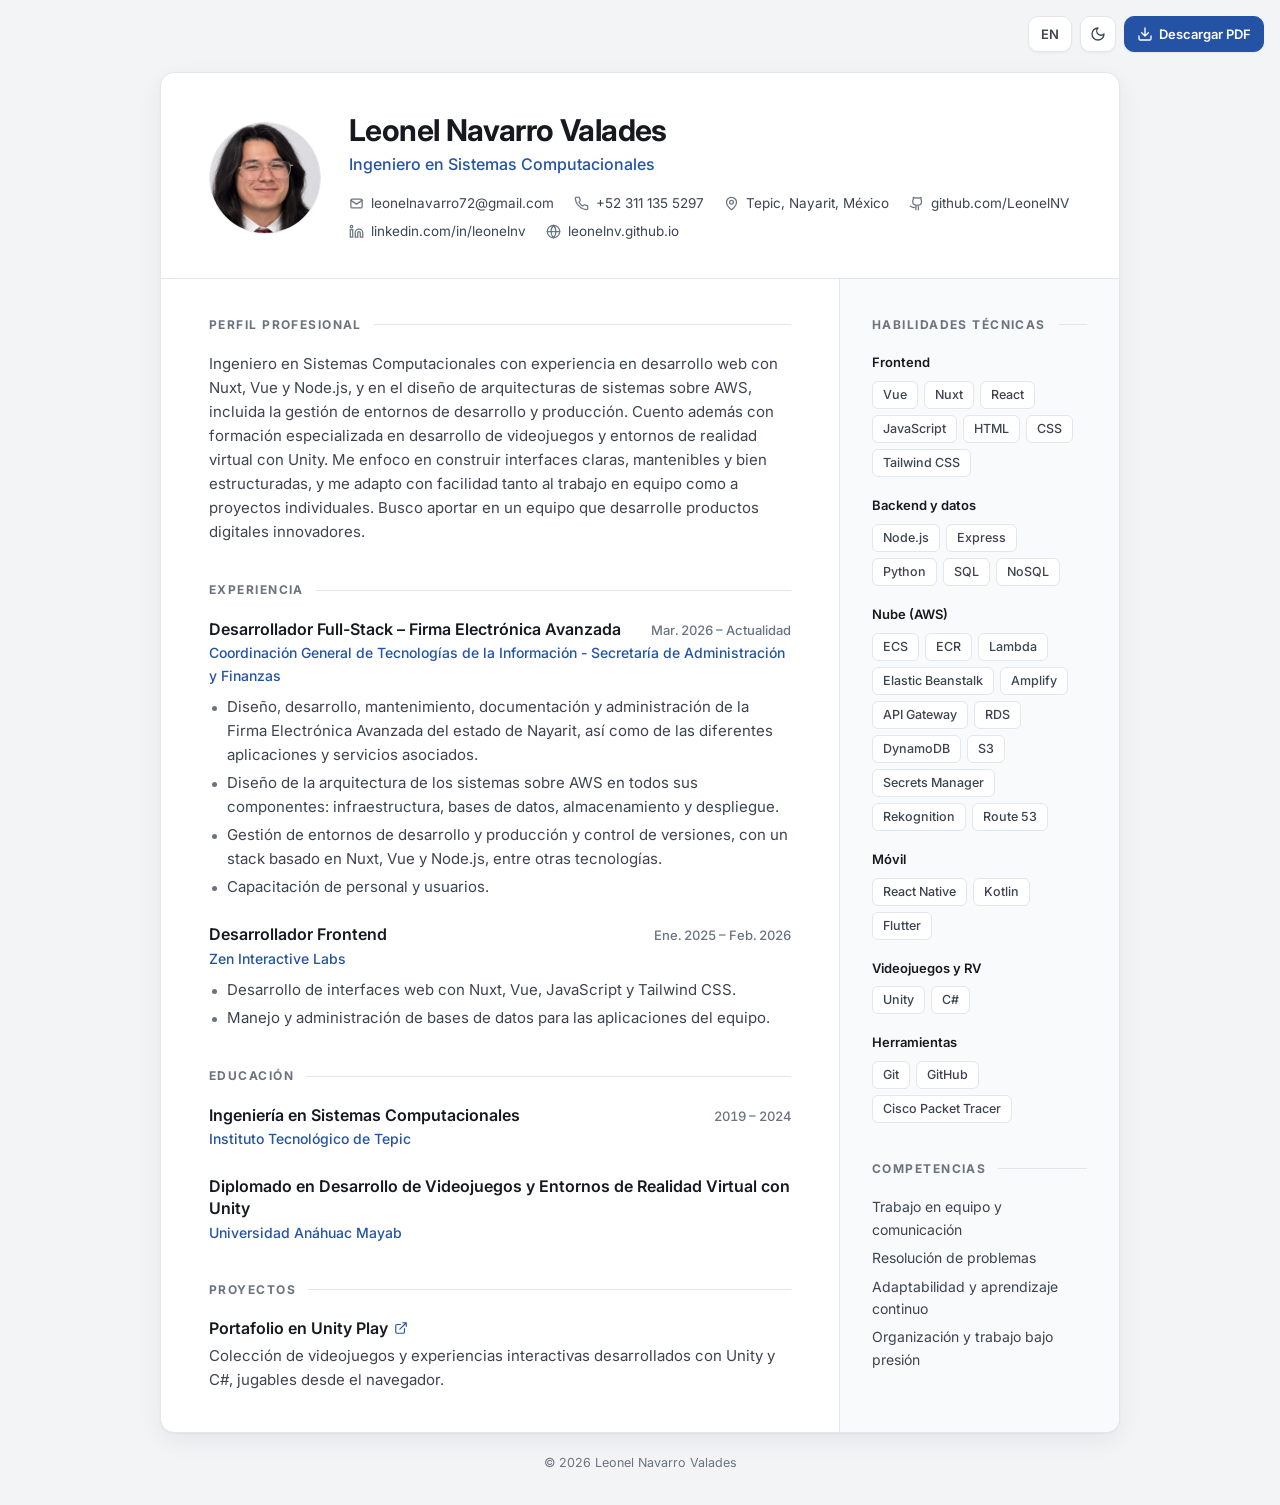
==== commit 84c933a6: "feat: Update experience dates and add LinkedIn icon; improve avatar image cache" ====
--- a/index.htm
+++ b/index.htm
@@ -38,6 +38,7 @@
     <symbol id="i-pin" viewBox="0 0 24 24"><path d="M20 10c0 6-8 12-8 12S4 16 4 10a8 8 0 0 1 16 0Z"/><circle cx="12" cy="10" r="3"/></symbol>
     <symbol id="i-globe" viewBox="0 0 24 24"><circle cx="12" cy="12" r="10"/><path d="M2 12h20M12 2a15.3 15.3 0 0 1 4 10 15.3 15.3 0 0 1-4 10 15.3 15.3 0 0 1-4-10 15.3 15.3 0 0 1 4-10Z"/></symbol>
     <symbol id="i-github" viewBox="0 0 24 24"><path d="M15 22v-4a4.8 4.8 0 0 0-1-3.5c3 0 6-2 6-5.5.1-1.3-.3-2.5-1-3.5.3-1.1.3-2.4 0-3.5 0 0-1 0-3 1.5a10.4 10.4 0 0 0-6 0C8 2 7 2 7 2c-.3 1.1-.3 2.4 0 3.5A5.4 5.4 0 0 0 6 9c0 3.5 3 5.5 6 5.5-.4.5-.7 1-.8 1.6-.2.6-.3 1.2-.2 1.9v4"/><path d="M9 18c-4.5 2-5-2-7-2"/></symbol>
+    <symbol id="i-linkedin" viewBox="0 0 24 24"><path d="M16 8a6 6 0 0 1 6 6v7h-4v-7a2 2 0 0 0-4 0v7h-4v-7a6 6 0 0 1 6-6Z"/><rect x="2" y="9" width="4" height="12"/><circle cx="4" cy="4" r="2"/></symbol>
     <symbol id="i-external" viewBox="0 0 24 24"><path d="M15 3h6v6M10 14 21 3M18 13v6a2 2 0 0 1-2 2H5a2 2 0 0 1-2-2V8a2 2 0 0 1 2-2h6"/></symbol>
     <symbol id="i-download" viewBox="0 0 24 24"><path d="M21 15v4a2 2 0 0 1-2 2H5a2 2 0 0 1-2-2v-4M7 10l5 5 5-5M12 15V3"/></symbol>
     <symbol id="i-sun" viewBox="0 0 24 24"><circle cx="12" cy="12" r="4"/><path d="M12 2v2M12 20v2M4.9 4.9l1.4 1.4M17.7 17.7l1.4 1.4M2 12h2M20 12h2M4.9 19.1l1.4-1.4M17.7 6.3l1.4-1.4"/></symbol>
@@ -59,7 +60,7 @@
   <main class="cv">
 
     <header class="cv-header">
-      <img class="avatar" src="rsc/retrato.jpg" alt="Leonel Navarro Valades" width="112" height="112" />
+      <img class="avatar" src="rsc/retrato.jpg?v=3" alt="Leonel Navarro Valades" width="112" height="112" />
       <div class="identity">
         <h1>Leonel Navarro Valades</h1>
         <p class="role" data-i18n="role">Ingeniero en Sistemas Computacionales</p>
@@ -68,6 +69,7 @@
           <li><svg class="icon"><use href="#i-phone"/></svg><a href="tel:+523111355297">+52 311 135 5297</a></li>
           <li><svg class="icon"><use href="#i-pin"/></svg><span>Tepic, Nayarit, México</span></li>
           <li><svg class="icon"><use href="#i-github"/></svg><a href="https://github.com/LeonelNV" target="_blank" rel="noopener">github.com/LeonelNV</a></li>
+          <li><svg class="icon"><use href="#i-linkedin"/></svg><a href="https://www.linkedin.com/in/leonelnv" target="_blank" rel="noopener">linkedin.com/in/leonelnv</a></li>
           <li><svg class="icon"><use href="#i-globe"/></svg><a href="https://leonelnv.github.io" target="_blank" rel="noopener">leonelnv.github.io</a></li>
         </ul>
       </div>
@@ -84,18 +86,6 @@
 
         <section class="section" aria-labelledby="h-exp">
           <h2 id="h-exp" data-i18n="h.experience">Experiencia</h2>
-
-          <article class="entry">
-            <div class="entry-head">
-              <h3 data-i18n="exp2.title">Desarrollador Frontend</h3>
-              <span class="dates" data-i18n="exp2.dates">Ene. 2025 – Feb. 2026</span>
-            </div>
-            <p class="org">Zen Interactive Labs</p>
-            <ul class="bullets">
-              <li data-i18n="exp2.b1">Desarrollo de interfaces web con Nuxt, Vue, JavaScript y Tailwind CSS.</li>
-              <li data-i18n="exp2.b2">Manejo y administración de bases de datos para las aplicaciones del equipo.</li>
-            </ul>
-          </article>
 
           <article class="entry">
             <div class="entry-head">
@@ -110,6 +100,18 @@
               <li data-i18n="exp1.b4">Capacitación de personal y usuarios.</li>
             </ul>
           </article>
+
+          <article class="entry">
+            <div class="entry-head">
+              <h3 data-i18n="exp2.title">Desarrollador Frontend</h3>
+              <span class="dates" data-i18n="exp2.dates">Ene. 2025 – Feb. 2026</span>
+            </div>
+            <p class="org">Zen Interactive Labs</p>
+            <ul class="bullets">
+              <li data-i18n="exp2.b1">Desarrollo de interfaces web con Nuxt, Vue, JavaScript y Tailwind CSS.</li>
+              <li data-i18n="exp2.b2">Manejo y administración de bases de datos para las aplicaciones del equipo.</li>
+            </ul>
+          </article>
         </section>
 
         <section class="section" aria-labelledby="h-edu">
@@ -171,7 +173,7 @@
           <div class="skill-group">
             <h3 data-i18n="sk.cloud">Nube (AWS)</h3>
             <ul class="tags">
-              <li>ECS</li><li>ECR</li><li>Lambda</li><li>Elastic Beanstalk</li><li>Amplify</li><li>API Gateway</li><li>RDS</li><li>DynamoDB</li><li>S3</li><li>Secrets Manager</li><li>Rekognition</li><li>Route 53</li><li>Etc..</li>
+              <li>ECS</li><li>ECR</li><li>Lambda</li><li>Elastic Beanstalk</li><li>Amplify</li><li>API Gateway</li><li>RDS</li><li>DynamoDB</li><li>S3</li><li>Secrets Manager</li><li>Rekognition</li><li>Route 53</li>
             </ul>
           </div>
 
